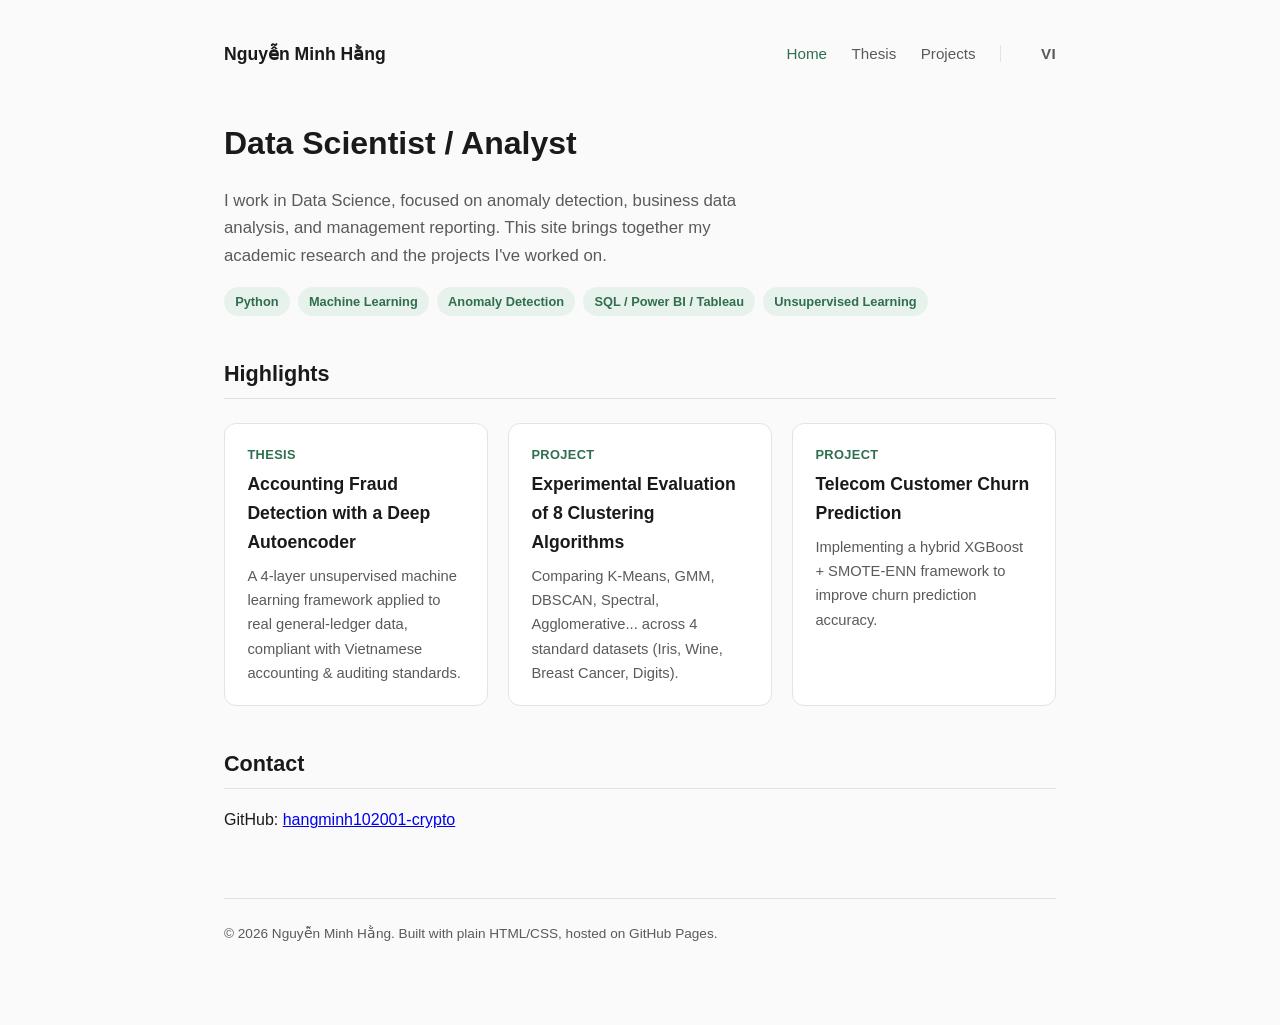
==== en/index.html @ 5d9af6a9 "Add English translation of the entire site with a VI/EN language switcher" ====
<!DOCTYPE html>
<html lang="en">
<head>
<meta charset="UTF-8">
<meta name="viewport" content="width=device-width, initial-scale=1.0">
<title>Nguyễn Minh Hằng — Data Portfolio</title>
<meta name="description" content="Personal Data Science portfolio: master's thesis, academic research projects, and applied work.">
<link rel="stylesheet" href="../assets/css/style.css">
</head>
<body>
<div class="wrap">
  <header class="site-header">
    <a class="brand" href="index.html">Nguyễn Minh Hằng</a>
    <nav class="site-nav">
      <a href="index.html" class="active">Home</a>
      <a href="thesis/index.html">Thesis</a>
      <a href="projects/index.html">Projects</a>
      <span class="lang-switch"><a href="../index.html">VI</a></span>
    </nav>
  </header>

  <main>
    <h1>Data Scientist / Analyst</h1>
    <p class="lede">
      I work in Data Science, focused on anomaly detection, business data analysis, and
      management reporting. This site brings together my academic research and the projects
      I've worked on.
    </p>

    <div class="tag-row">
      <span class="tag">Python</span>
      <span class="tag">Machine Learning</span>
      <span class="tag">Anomaly Detection</span>
      <span class="tag">SQL / Power BI / Tableau</span>
      <span class="tag">Unsupervised Learning</span>
    </div>

    <h2>Highlights</h2>
    <div class="card-grid">
      <a class="card" href="thesis/index.html">
        <div class="card-eyebrow">Thesis</div>
        <h3>Accounting Fraud Detection with a Deep Autoencoder</h3>
        <p>A 4-layer unsupervised machine learning framework applied to real general-ledger
        data, compliant with Vietnamese accounting &amp; auditing standards.</p>
      </a>
      <a class="card" href="projects/clustering.html">
        <div class="card-eyebrow">Project</div>
        <h3>Experimental Evaluation of 8 Clustering Algorithms</h3>
        <p>Comparing K-Means, GMM, DBSCAN, Spectral, Agglomerative... across 4 standard
        datasets (Iris, Wine, Breast Cancer, Digits).</p>
      </a>
      <a class="card" href="projects/churn.html">
        <div class="card-eyebrow">Project</div>
        <h3>Telecom Customer Churn Prediction</h3>
        <p>Implementing a hybrid XGBoost + SMOTE-ENN framework to improve churn prediction
        accuracy.</p>
      </a>
    </div>

    <h2>Contact</h2>
    <p>
      GitHub: <a href="https://github.com/hangminh102001-crypto">hangminh102001-crypto</a>
    </p>
  </main>

  <footer class="site-footer">
    &copy; 2026 Nguyễn Minh Hằng. Built with plain HTML/CSS, hosted on GitHub Pages.
  </footer>
</div>
</body>
</html>
---- assets/css/style.css ----
:root {
  --bg: #fafafa;
  --bg-card: #ffffff;
  --text: #1a1a1a;
  --text-muted: #5a5a5a;
  --accent: #2f6f4f;
  --accent-soft: #e8f2ec;
  --border: #e3e3e3;
  --max-width: 880px;
}

@media (prefers-color-scheme: dark) {
  :root {
    --bg: #16181b;
    --bg-card: #1e2124;
    --text: #ececec;
    --text-muted: #a8a8a8;
    --accent: #6fbf96;
    --accent-soft: #223129;
    --border: #33363a;
  }
}

* { box-sizing: border-box; }

body {
  margin: 0;
  background: var(--bg);
  color: var(--text);
  font-family: -apple-system, BlinkMacSystemFont, "Segoe UI", Roboto, Helvetica, Arial, sans-serif;
  line-height: 1.65;
}

.wrap {
  max-width: var(--max-width);
  margin: 0 auto;
  padding: 2.5rem 1.5rem 5rem;
}

header.site-header {
  display: flex;
  justify-content: space-between;
  align-items: center;
  flex-wrap: wrap;
  gap: 0.75rem;
  margin-bottom: 3rem;
}

.brand {
  font-weight: 700;
  font-size: 1.1rem;
  color: var(--text);
  text-decoration: none;
}

nav.site-nav a {
  color: var(--text-muted);
  text-decoration: none;
  margin-left: 1.25rem;
  font-size: 0.95rem;
}

nav.site-nav a:hover, nav.site-nav a.active {
  color: var(--accent);
}

.lang-switch {
  margin-left: 1.25rem;
  padding-left: 1.25rem;
  border-left: 1px solid var(--border);
}

.lang-switch a {
  color: var(--text-muted);
  text-decoration: none;
  font-size: 0.85rem;
  font-weight: 700;
  letter-spacing: 0.02em;
}

.lang-switch a:hover {
  color: var(--accent);
}

h1 {
  font-size: 2rem;
  margin-bottom: 0.4rem;
}

h2 {
  font-size: 1.35rem;
  margin-top: 2.5rem;
  border-bottom: 1px solid var(--border);
  padding-bottom: 0.4rem;
}

h3 {
  font-size: 1.1rem;
  margin-top: 1.75rem;
}

p, li { color: var(--text); }

.lede {
  color: var(--text-muted);
  font-size: 1.05rem;
  max-width: 60ch;
}

.tag-row {
  display: flex;
  flex-wrap: wrap;
  gap: 0.5rem;
  margin: 1rem 0 2rem;
}

.tag {
  background: var(--accent-soft);
  color: var(--accent);
  padding: 0.25rem 0.7rem;
  border-radius: 999px;
  font-size: 0.8rem;
  font-weight: 600;
}

.card-grid {
  display: grid;
  grid-template-columns: repeat(auto-fit, minmax(240px, 1fr));
  gap: 1.25rem;
  margin: 1.5rem 0;
}

.card {
  background: var(--bg-card);
  border: 1px solid var(--border);
  border-radius: 12px;
  padding: 1.25rem 1.4rem;
  text-decoration: none;
  color: var(--text);
  display: block;
  transition: transform 0.15s ease, border-color 0.15s ease;
}

.card:hover {
  transform: translateY(-2px);
  border-color: var(--accent);
}

.card .card-eyebrow {
  color: var(--accent);
  font-size: 0.8rem;
  font-weight: 700;
  text-transform: uppercase;
  letter-spacing: 0.03em;
}

.card h3 {
  margin: 0.35rem 0 0.4rem;
}

.card p {
  color: var(--text-muted);
  font-size: 0.92rem;
  margin: 0;
}

figure {
  margin: 1.5rem 0;
}

figure img {
  width: 100%;
  border-radius: 10px;
  border: 1px solid var(--border);
  display: block;
}

figcaption {
  color: var(--text-muted);
  font-size: 0.85rem;
  margin-top: 0.5rem;
  text-align: center;
}

table {
  width: 100%;
  border-collapse: collapse;
  margin: 1.25rem 0;
  font-size: 0.92rem;
  display: block;
  overflow-x: auto;
}

th, td {
  text-align: left;
  padding: 0.5rem 0.75rem;
  border-bottom: 1px solid var(--border);
  white-space: nowrap;
}

th { color: var(--text-muted); font-weight: 600; }

.note {
  background: var(--accent-soft);
  border-left: 3px solid var(--accent);
  padding: 0.9rem 1.1rem;
  border-radius: 6px;
  font-size: 0.92rem;
  margin: 1.5rem 0;
}

.btn-row {
  display: flex;
  flex-wrap: wrap;
  gap: 0.75rem;
  margin: 1.5rem 0;
}

.btn {
  display: inline-block;
  padding: 0.55rem 1.1rem;
  border-radius: 8px;
  text-decoration: none;
  font-size: 0.9rem;
  font-weight: 600;
  border: 1px solid var(--border);
  color: var(--text);
}

.btn.primary {
  background: var(--accent);
  color: #fff;
  border-color: var(--accent);
}

footer.site-footer {
  margin-top: 4rem;
  padding-top: 1.5rem;
  border-top: 1px solid var(--border);
  color: var(--text-muted);
  font-size: 0.85rem;
}

code {
  background: var(--accent-soft);
  padding: 0.1rem 0.35rem;
  border-radius: 4px;
  font-size: 0.9em;
}
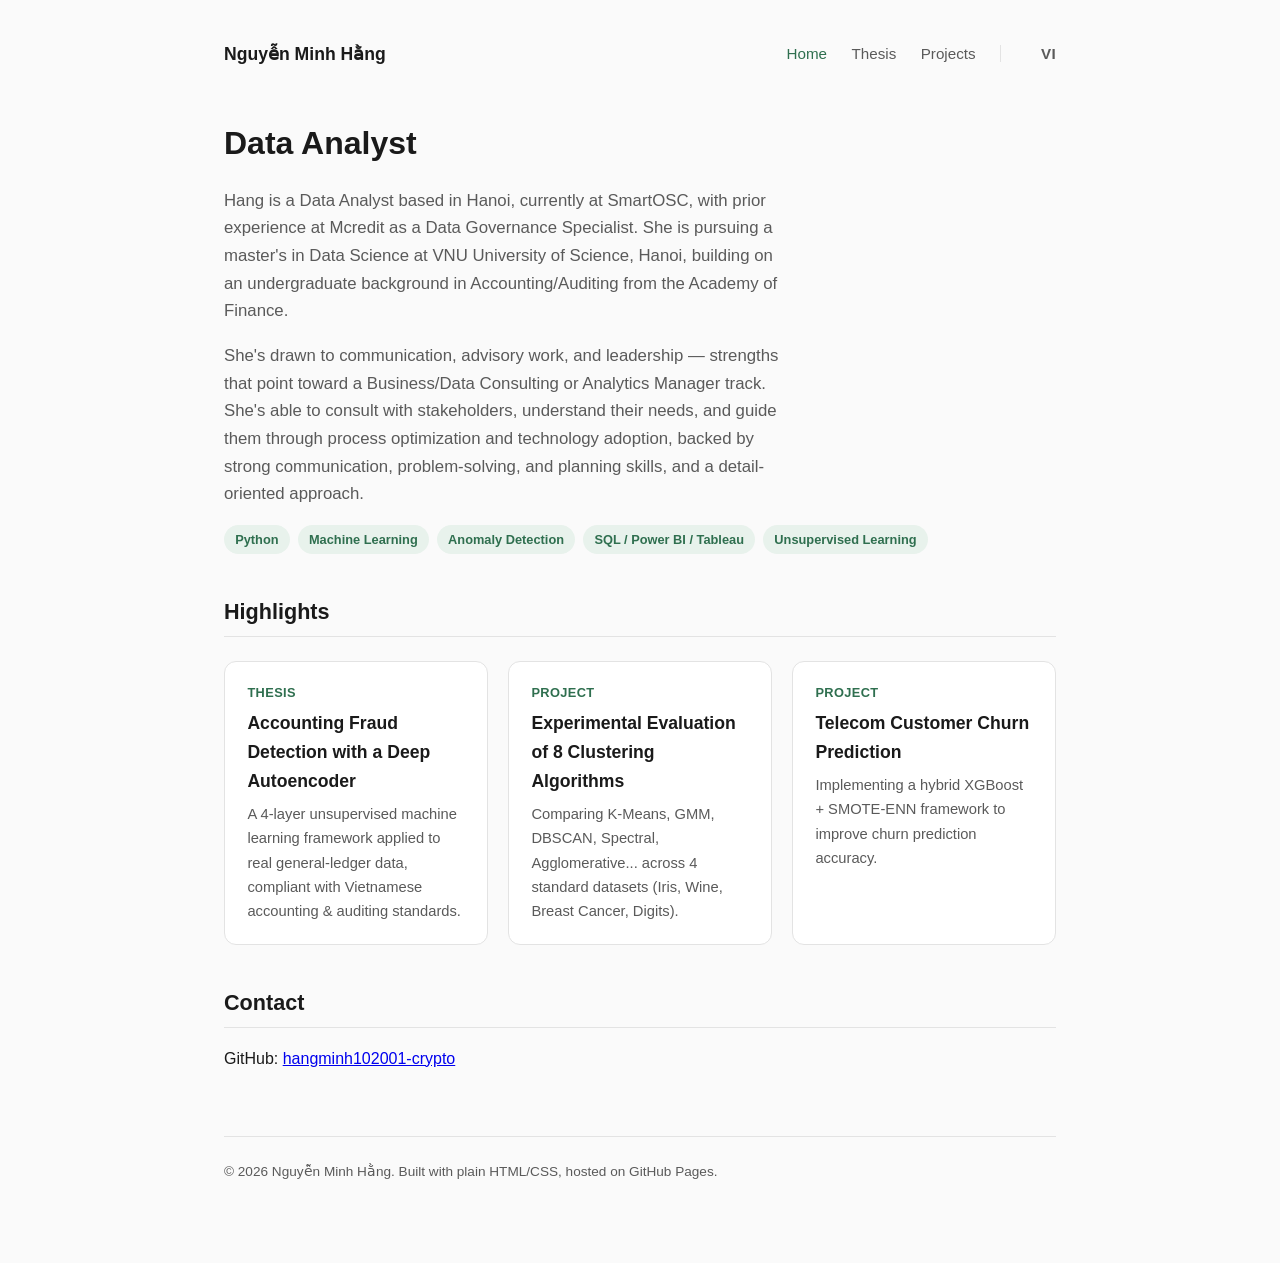
==== commit c189487d: "Rewrite homepage intro with updated bio (background, current role, career direction)" ====
--- a/en/index.html
+++ b/en/index.html
@@ -20,11 +20,19 @@
   </header>
 
   <main>
-    <h1>Data Scientist / Analyst</h1>
+    <h1>Data Analyst</h1>
     <p class="lede">
-      I work in Data Science, focused on anomaly detection, business data analysis, and
-      management reporting. This site brings together my academic research and the projects
-      I've worked on.
+      Hang is a Data Analyst based in Hanoi, currently at SmartOSC, with prior experience at
+      Mcredit as a Data Governance Specialist. She is pursuing a master's in Data Science at
+      VNU University of Science, Hanoi, building on an undergraduate background in
+      Accounting/Auditing from the Academy of Finance.
+    </p>
+    <p class="lede">
+      She's drawn to communication, advisory work, and leadership — strengths that point
+      toward a Business/Data Consulting or Analytics Manager track. She's able to consult with
+      stakeholders, understand their needs, and guide them through process optimization and
+      technology adoption, backed by strong communication, problem-solving, and planning
+      skills, and a detail-oriented approach.
     </p>
 
     <div class="tag-row">
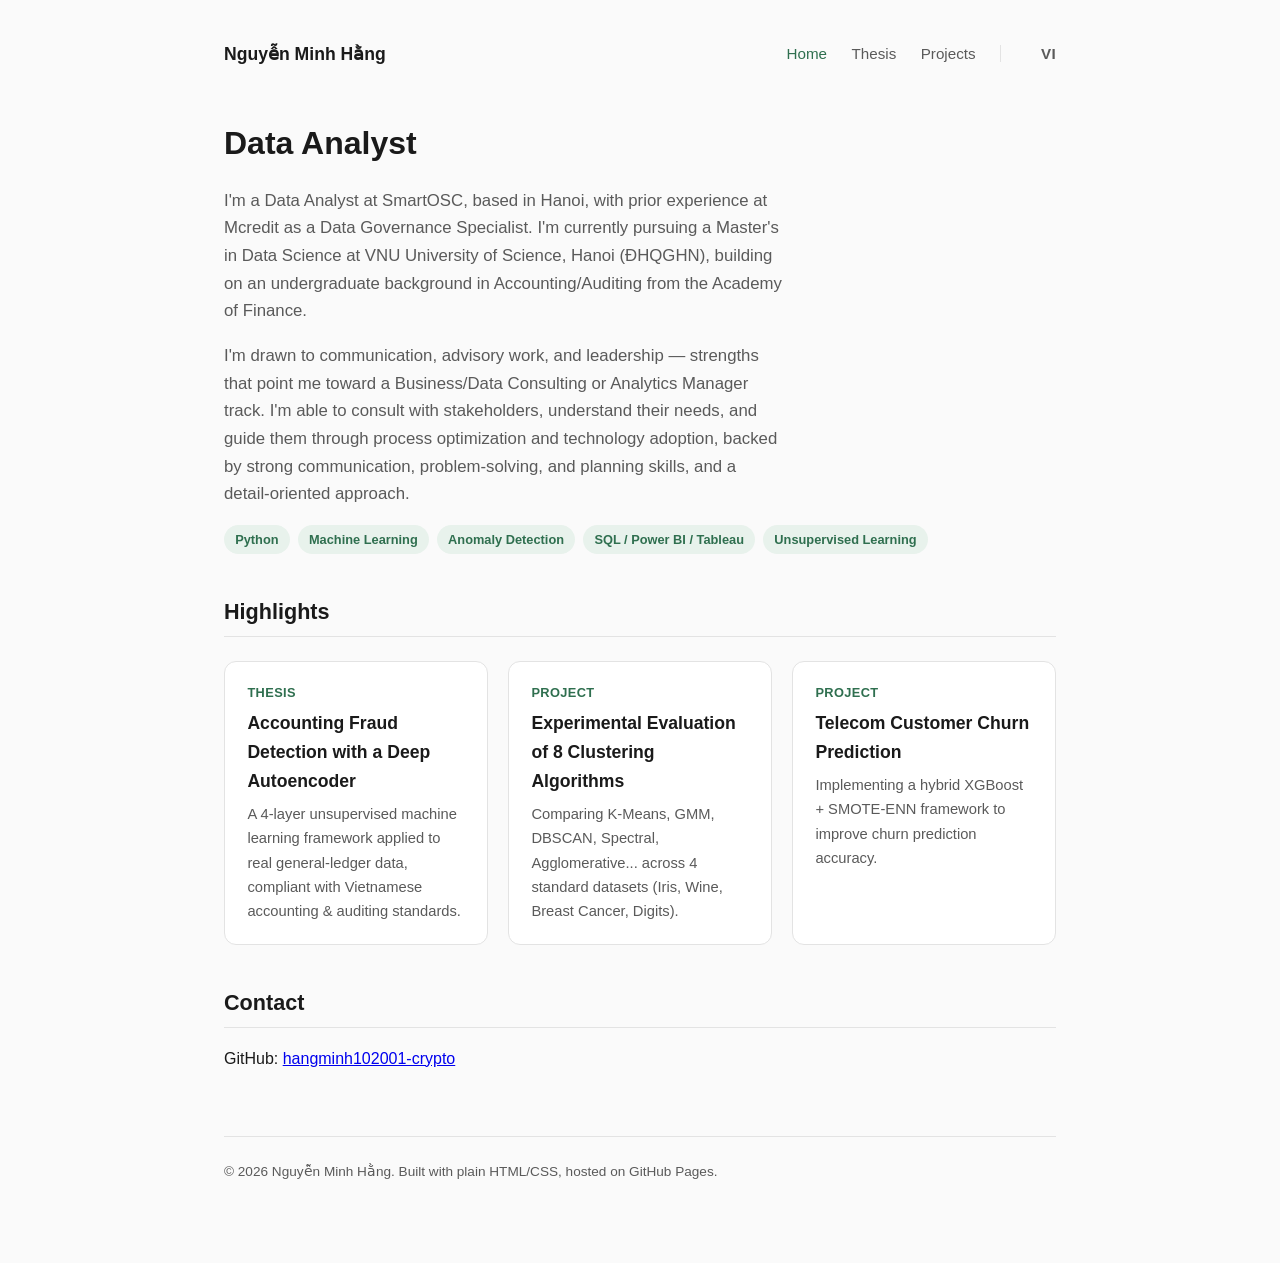
==== commit 998d9278: "Switch homepage intro to first-person voice on both language versions" ====
--- a/en/index.html
+++ b/en/index.html
@@ -22,14 +22,14 @@
   <main>
     <h1>Data Analyst</h1>
     <p class="lede">
-      Hang is a Data Analyst based in Hanoi, currently at SmartOSC, with prior experience at
-      Mcredit as a Data Governance Specialist. She is pursuing a master's in Data Science at
-      VNU University of Science, Hanoi, building on an undergraduate background in
+      I'm a Data Analyst at SmartOSC, based in Hanoi, with prior experience at Mcredit as a
+      Data Governance Specialist. I'm currently pursuing a Master's in Data Science at VNU
+      University of Science, Hanoi (ĐHQGHN), building on an undergraduate background in
       Accounting/Auditing from the Academy of Finance.
     </p>
     <p class="lede">
-      She's drawn to communication, advisory work, and leadership — strengths that point
-      toward a Business/Data Consulting or Analytics Manager track. She's able to consult with
+      I'm drawn to communication, advisory work, and leadership — strengths that point me
+      toward a Business/Data Consulting or Analytics Manager track. I'm able to consult with
       stakeholders, understand their needs, and guide them through process optimization and
       technology adoption, backed by strong communication, problem-solving, and planning
       skills, and a detail-oriented approach.
